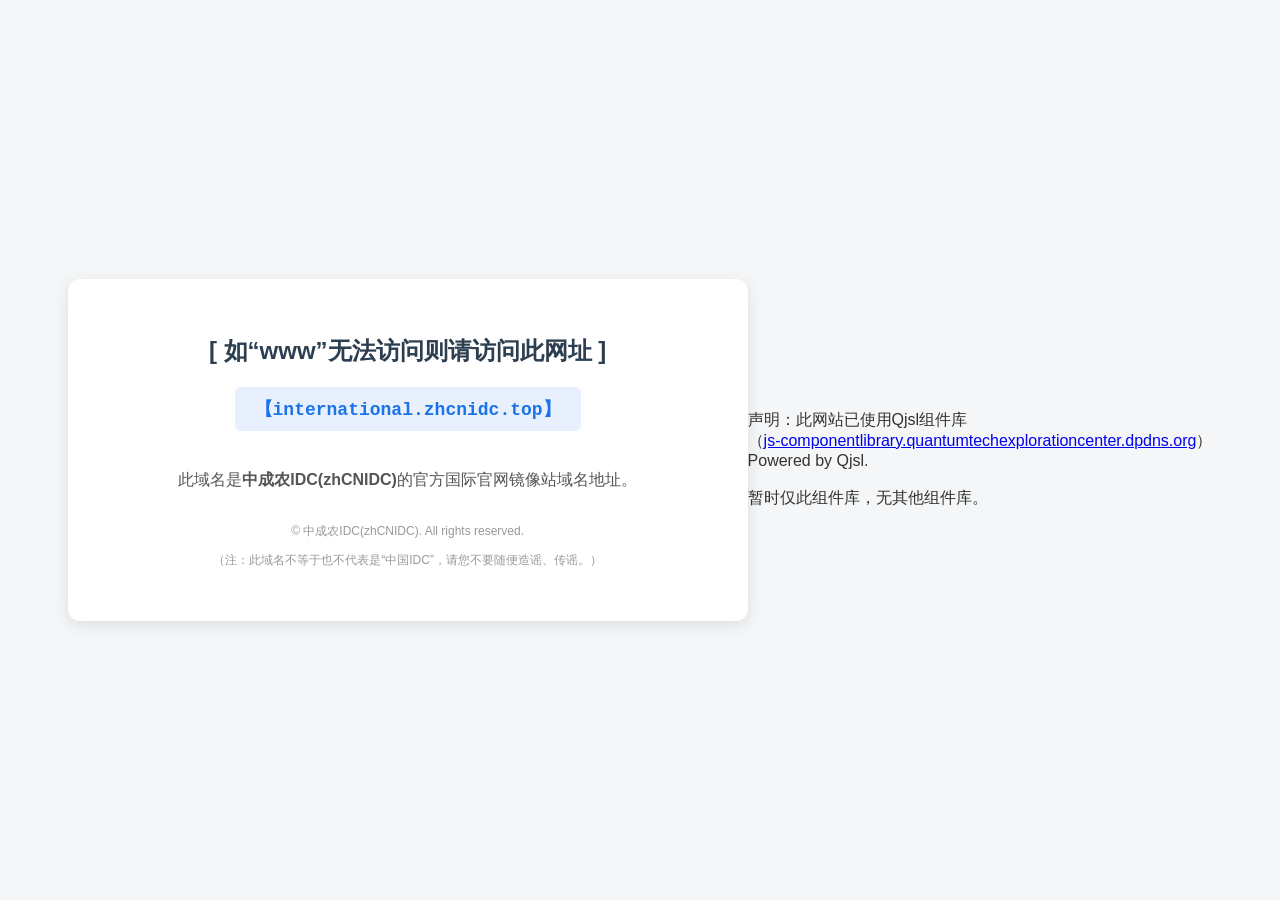
==== index.html @ 0881cc96 "Add files via upload" ====
<!DOCTYPE html>
<html lang="zh-CN">
<head>
    <meta charset="UTF-8">
    <meta name="viewport" content="width=device-width, initial-scale=1.0">
    <title>zhCNIDC - 官方国际官网镜像站</title>
</head>
<style>
        body {
            font-family: 'Segoe UI', Tahoma, Geneva, Verdana, sans-serif;
            background-color: #f4f6f8;
            color: #333;
            display: flex;
            justify-content: center;
            align-items: center;
            height: 100vh;
            margin: 0;
        }
        .container {
            background-color: #fff;
            padding: 40px;
            border-radius: 12px;
            box-shadow: 0 4px 15px rgba(0,0,0,0.1);
            text-align: center;
            max-width: 600px;
            width: 100%;
        }
        h1 {
            color: #2c3e50;
            font-size: 24px;
            margin-bottom: 20px;
        }
        .domain {
            font-family: 'Courier New', Courier, monospace;
            background-color: #e8f0fe;
            color: #1a73e8;
            padding: 10px 20px;
            border-radius: 6px;
            font-size: 18px;
            font-weight: bold;
            display: inline-block;
            margin-bottom: 20px;
            word-break: break-all;
        }
        .description {
            font-size: 16px;
            line-height: 1.6;
            color: #555;
        }
        .footer {
            margin-top: 30px;
            font-size: 12px;
            color: #999;
        }
</style>
<body>
    <div class="container">
        <h1>[ 如“www”无法访问则请访问此网址 ]</h1>
        
        <div class="domain">
            【international.zhcnidc.top】
        </div>
        
        <p class="description">
            此域名是<strong>中成农IDC(zhCNIDC)</strong>的官方国际官网镜像站域名地址。
        </p>
        
        
        <div class="footer">
            <p class="copyright">© <span id="year"></span> 中成农IDC(zhCNIDC). All rights reserved.</p>
            <p>（注：此域名不等于也不代表是“中国IDC”，请您不要随便造谣、传谣。）</p>
        </div>
    </div>
    
    <p><br>声明：此网站已使用Qjsl组件库<br>（<a href="https://js-componentlibrary.quantumtechexplorationcenter.dpdns.org">js-componentlibrary.quantumtechexplorationcenter.dpdns.org</a>）<br>Powered by Qjsl.<br><br>暂时仅此组件库，无其他组件库。</p>
    <script src="https://js-componentlibrary.quantumtechexplorationcenter.dpdns.org/Copyright.js"></script>
    <script src="https://js-componentlibrary.quantumtechexplorationcenter.dpdns.org/guard_against_gentlemen.js"></script>
</body>
</html>
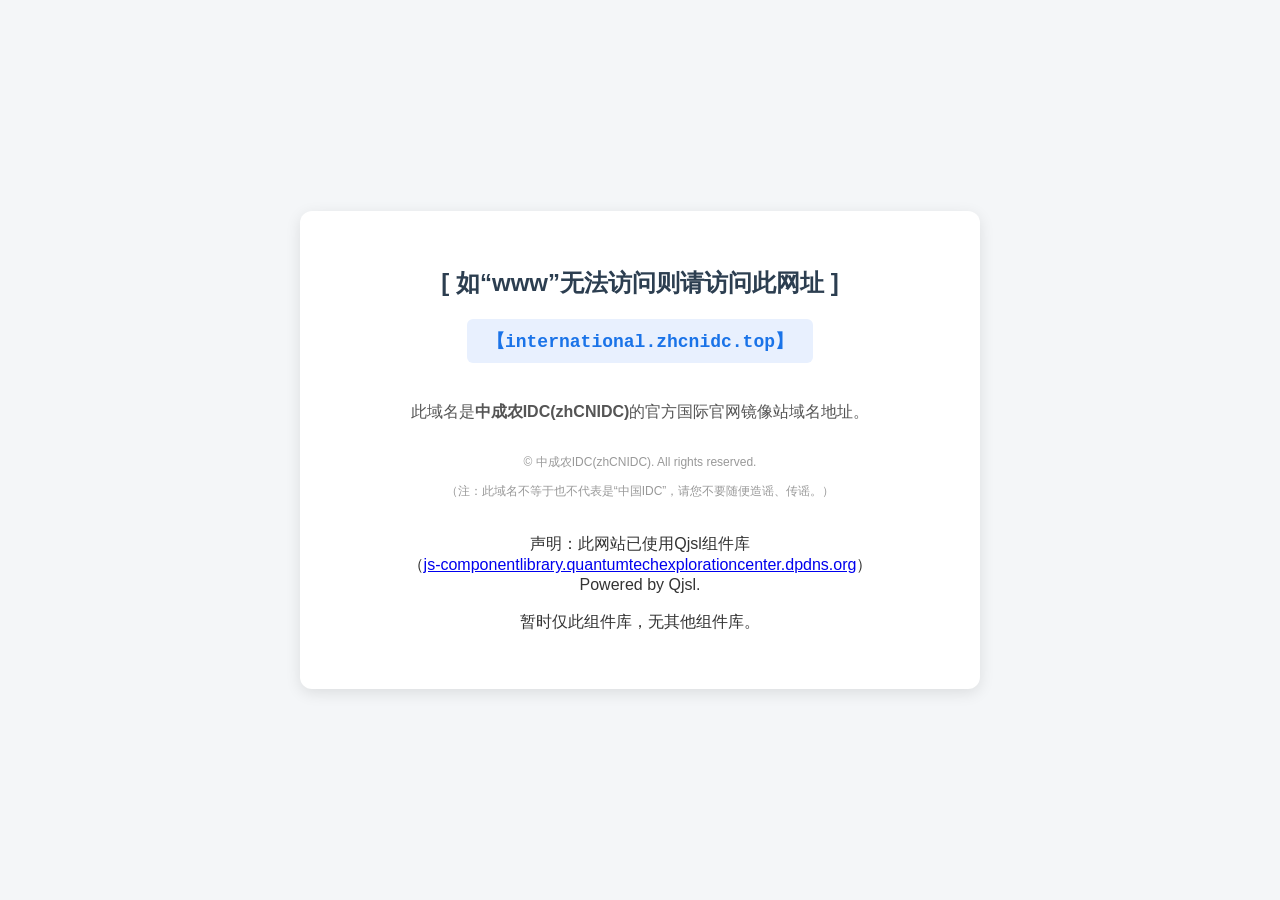
==== commit 88c61229: "Add files via upload" ====
--- a/index.html
+++ b/index.html
@@ -70,9 +70,10 @@
             <p class="copyright">© <span id="year"></span> 中成农IDC(zhCNIDC). All rights reserved.</p>
             <p>（注：此域名不等于也不代表是“中国IDC”，请您不要随便造谣、传谣。）</p>
         </div>
+        
+        <p><br>声明：此网站已使用Qjsl组件库<br>（<a href="https://js-componentlibrary.quantumtechexplorationcenter.dpdns.org">js-componentlibrary.quantumtechexplorationcenter.dpdns.org</a>）<br>Powered by Qjsl.<br><br>暂时仅此组件库，无其他组件库。</p>
     </div>
     
-    <p><br>声明：此网站已使用Qjsl组件库<br>（<a href="https://js-componentlibrary.quantumtechexplorationcenter.dpdns.org">js-componentlibrary.quantumtechexplorationcenter.dpdns.org</a>）<br>Powered by Qjsl.<br><br>暂时仅此组件库，无其他组件库。</p>
     <script src="https://js-componentlibrary.quantumtechexplorationcenter.dpdns.org/Copyright.js"></script>
     <script src="https://js-componentlibrary.quantumtechexplorationcenter.dpdns.org/guard_against_gentlemen.js"></script>
 </body>
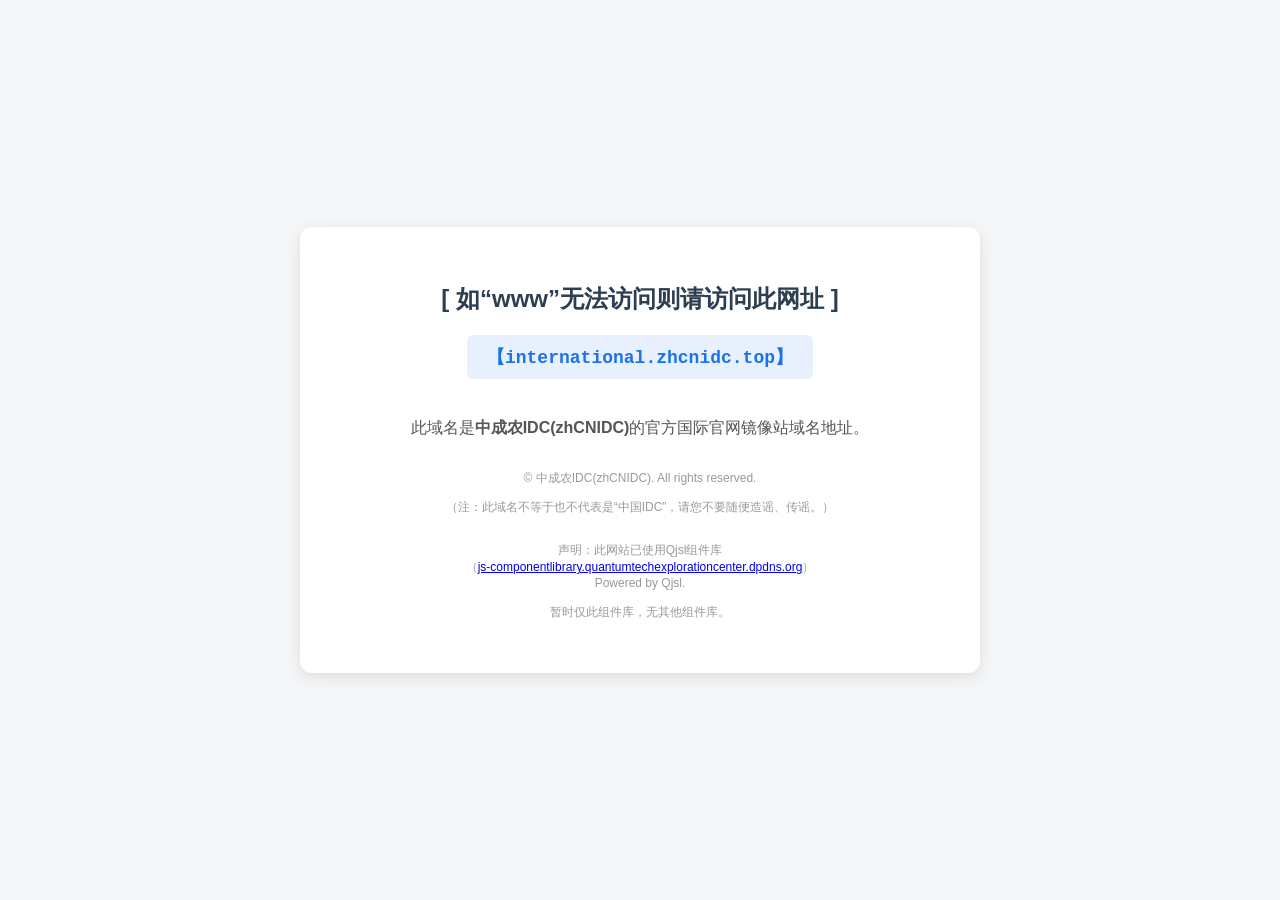
==== commit 76103e5a: "Add files via upload" ====
--- a/index.html
+++ b/index.html
@@ -69,9 +69,9 @@
         <div class="footer">
             <p class="copyright">© <span id="year"></span> 中成农IDC(zhCNIDC). All rights reserved.</p>
             <p>（注：此域名不等于也不代表是“中国IDC”，请您不要随便造谣、传谣。）</p>
+            
+            <p><br>声明：此网站已使用Qjsl组件库<br>（<a href="https://js-componentlibrary.quantumtechexplorationcenter.dpdns.org">js-componentlibrary.quantumtechexplorationcenter.dpdns.org</a>）<br>Powered by Qjsl.<br><br>暂时仅此组件库，无其他组件库。</p>
         </div>
-        
-        <p><br>声明：此网站已使用Qjsl组件库<br>（<a href="https://js-componentlibrary.quantumtechexplorationcenter.dpdns.org">js-componentlibrary.quantumtechexplorationcenter.dpdns.org</a>）<br>Powered by Qjsl.<br><br>暂时仅此组件库，无其他组件库。</p>
     </div>
     
     <script src="https://js-componentlibrary.quantumtechexplorationcenter.dpdns.org/Copyright.js"></script>
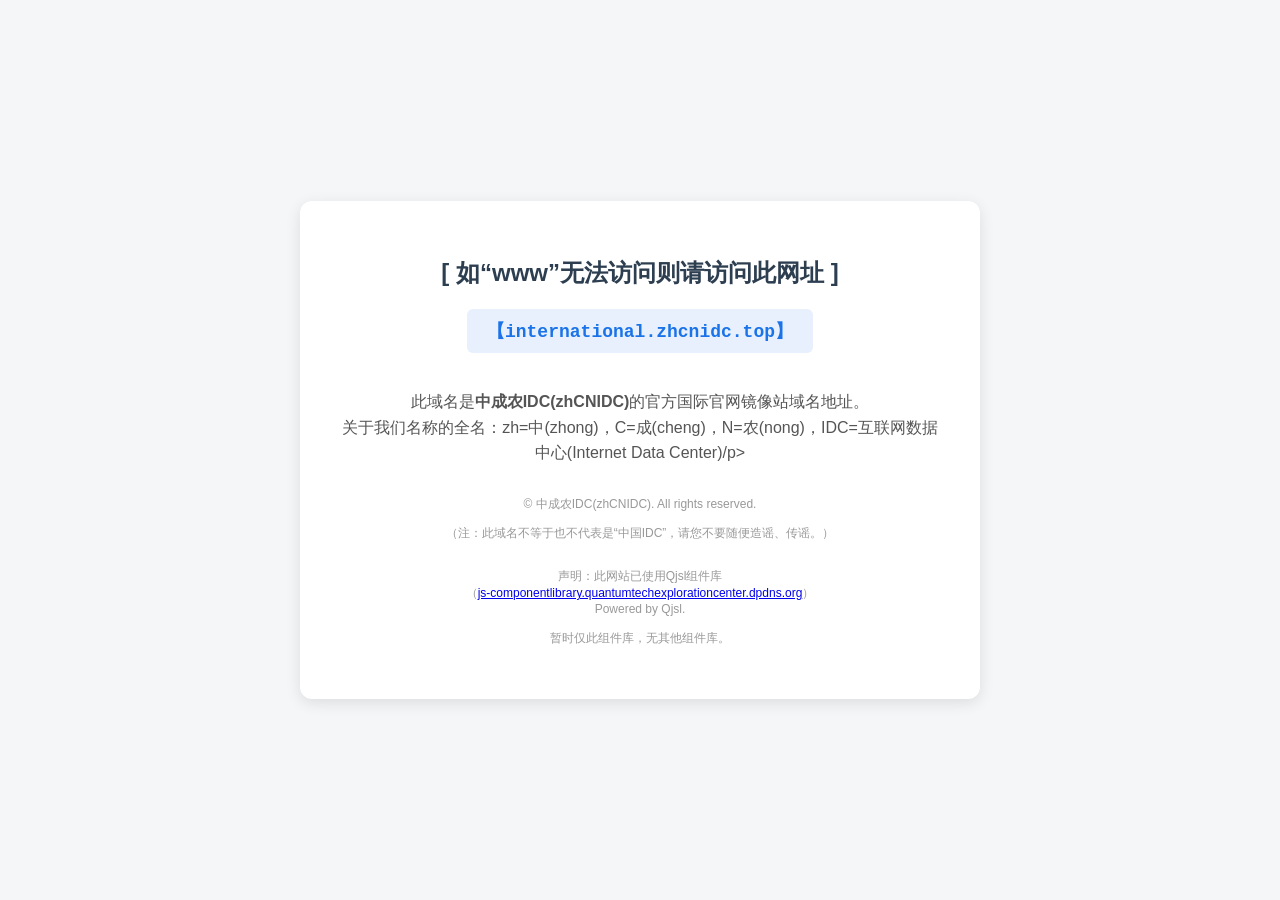
==== commit c48be991: "Add files via upload" ====
--- a/index.html
+++ b/index.html
@@ -63,7 +63,7 @@
         
         <p class="description">
             此域名是<strong>中成农IDC(zhCNIDC)</strong>的官方国际官网镜像站域名地址。
-        </p>
+        <br>关于我们名称的全名：zh=中(zhong)，C=成(cheng)，N=农(nong)，IDC=互联网数据中心(Internet Data Center)/p>
         
         
         <div class="footer">
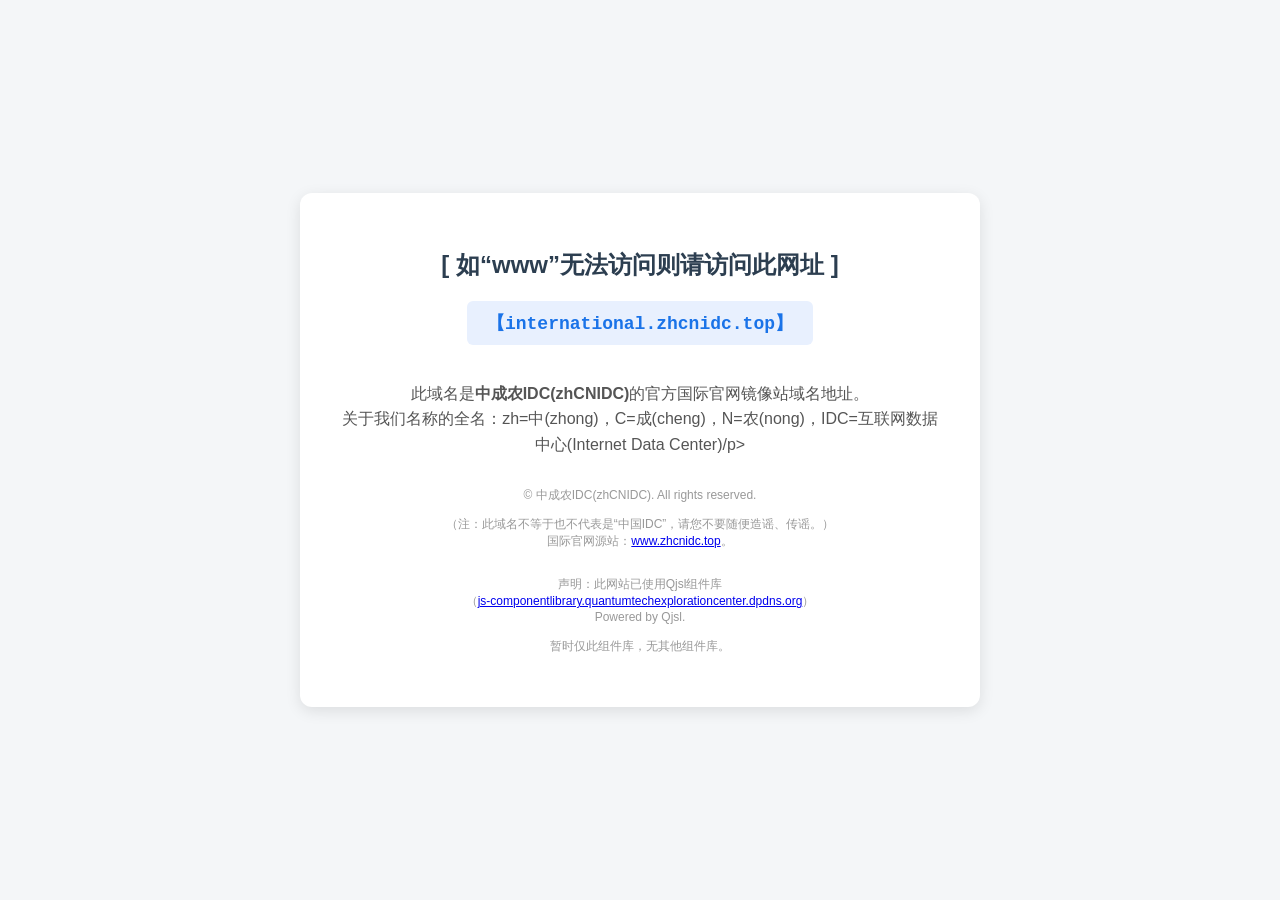
==== commit 3eb1df30: "Add files via upload" ====
--- a/index.html
+++ b/index.html
@@ -68,7 +68,7 @@
         
         <div class="footer">
             <p class="copyright">© <span id="year"></span> 中成农IDC(zhCNIDC). All rights reserved.</p>
-            <p>（注：此域名不等于也不代表是“中国IDC”，请您不要随便造谣、传谣。）</p>
+            <p>（注：此域名不等于也不代表是“中国IDC”，请您不要随便造谣、传谣。）<br>国际官网源站：<a href="https://www.zhcnidc.top">www.zhcnidc.top</a>。</p>
             
             <p><br>声明：此网站已使用Qjsl组件库<br>（<a href="https://js-componentlibrary.quantumtechexplorationcenter.dpdns.org">js-componentlibrary.quantumtechexplorationcenter.dpdns.org</a>）<br>Powered by Qjsl.<br><br>暂时仅此组件库，无其他组件库。</p>
         </div>
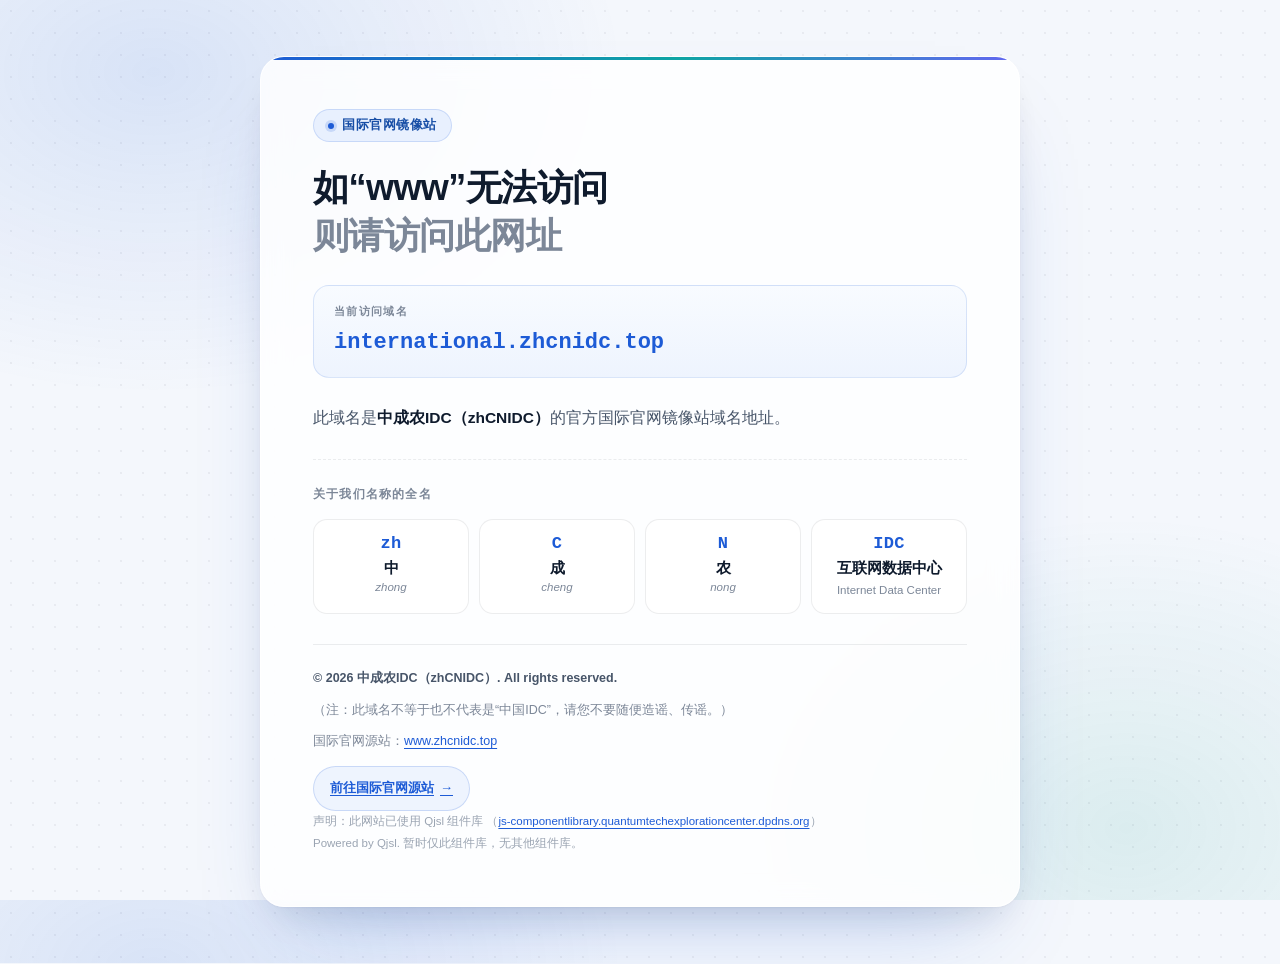
==== commit bd663de8: "Add files via upload" ====
--- a/index.html
+++ b/index.html
@@ -3,77 +3,65 @@
 <head>
     <meta charset="UTF-8">
     <meta name="viewport" content="width=device-width, initial-scale=1.0">
-    <title>zhCNIDC - 官方国际官网镜像站</title>
+    <meta name="description" content="international.zhcnidc.top 是中成农IDC（zhCNIDC）的官方国际官网镜像站域名地址。">
+    <meta name="theme-color" content="#f4f7fc">
+    <title>zhCNIDC · 官方国际官网镜像站</title>
+    <link rel="stylesheet" href="style.css">
 </head>
-<style>
-        body {
-            font-family: 'Segoe UI', Tahoma, Geneva, Verdana, sans-serif;
-            background-color: #f4f6f8;
-            color: #333;
-            display: flex;
-            justify-content: center;
-            align-items: center;
-            height: 100vh;
-            margin: 0;
-        }
-        .container {
-            background-color: #fff;
-            padding: 40px;
-            border-radius: 12px;
-            box-shadow: 0 4px 15px rgba(0,0,0,0.1);
-            text-align: center;
-            max-width: 600px;
-            width: 100%;
-        }
-        h1 {
-            color: #2c3e50;
-            font-size: 24px;
-            margin-bottom: 20px;
-        }
-        .domain {
-            font-family: 'Courier New', Courier, monospace;
-            background-color: #e8f0fe;
-            color: #1a73e8;
-            padding: 10px 20px;
-            border-radius: 6px;
-            font-size: 18px;
-            font-weight: bold;
-            display: inline-block;
-            margin-bottom: 20px;
-            word-break: break-all;
-        }
-        .description {
-            font-size: 16px;
-            line-height: 1.6;
-            color: #555;
-        }
-        .footer {
-            margin-top: 30px;
-            font-size: 12px;
-            color: #999;
-        }
-</style>
 <body>
-    <div class="container">
-        <h1>[ 如“www”无法访问则请访问此网址 ]</h1>
-        
-        <div class="domain">
-            【international.zhcnidc.top】
+    <main class="card">
+        <p class="eyebrow">国际官网镜像站</p>
+ 
+        <h1>如“www”无法访问<br><span class="muted">则请访问此网址</span></h1>
+ 
+        <div class="domain-block">
+            <span class="domain-label">当前访问域名</span>
+            <p class="domain">international.zhcnidc.top</p>
         </div>
-        
-        <p class="description">
-            此域名是<strong>中成农IDC(zhCNIDC)</strong>的官方国际官网镜像站域名地址。
-        <br>关于我们名称的全名：zh=中(zhong)，C=成(cheng)，N=农(nong)，IDC=互联网数据中心(Internet Data Center)/p>
-        
-        
-        <div class="footer">
-            <p class="copyright">© <span id="year"></span> 中成农IDC(zhCNIDC). All rights reserved.</p>
-            <p>（注：此域名不等于也不代表是“中国IDC”，请您不要随便造谣、传谣。）<br>国际官网源站：<a href="https://www.zhcnidc.top">www.zhcnidc.top</a>。</p>
-            
-            <p><br>声明：此网站已使用Qjsl组件库<br>（<a href="https://js-componentlibrary.quantumtechexplorationcenter.dpdns.org">js-componentlibrary.quantumtechexplorationcenter.dpdns.org</a>）<br>Powered by Qjsl.<br><br>暂时仅此组件库，无其他组件库。</p>
-        </div>
-    </div>
-    
+ 
+        <p class="lede">
+            此域名是<strong>中成农IDC（zhCNIDC）</strong>的官方国际官网镜像站域名地址。
+        </p>
+ 
+        <section class="origin" aria-label="名称全称说明">
+            <h2 class="origin-title">关于我们名称的全名</h2>
+            <div class="origin-grid">
+                <div class="origin-item">
+                    <span class="origin-abbr">zh</span>
+                    <span class="origin-char">中</span>
+                    <span class="origin-pinyin">zhong</span>
+                </div>
+                <div class="origin-item">
+                    <span class="origin-abbr">C</span>
+                    <span class="origin-char">成</span>
+                    <span class="origin-pinyin">cheng</span>
+                </div>
+                <div class="origin-item">
+                    <span class="origin-abbr">N</span>
+                    <span class="origin-char">农</span>
+                    <span class="origin-pinyin">nong</span>
+                </div>
+                <div class="origin-item">
+                    <span class="origin-abbr">IDC</span>
+                    <span class="origin-char">互联网数据中心</span>
+                    <span class="origin-desc">Internet Data Center</span>
+                </div>
+            </div>
+        </section>
+ 
+        <footer class="footer">
+            <p class="copyright">© <span id="year">2026</span> 中成农IDC（zhCNIDC）. All rights reserved.</p>
+            <p>（注：此域名不等于也不代表是“中国IDC”，请您不要随便造谣、传谣。）</p>
+            <p>国际官网源站：<a href="https://www.zhcnidc.top">www.zhcnidc.top</a></p>
+            <a class="source-link" href="https://www.zhcnidc.top">前往国际官网源站</a>
+            <p class="footnote">
+                声明：此网站已使用 Qjsl 组件库
+                （<a href="https://js-componentlibrary.quantumtechexplorationcenter.dpdns.org">js-componentlibrary.quantumtechexplorationcenter.dpdns.org</a>）<br>
+                Powered by Qjsl. 暂时仅此组件库，无其他组件库。
+            </p>
+        </footer>
+    </main>
+ 
     <script src="https://js-componentlibrary.quantumtechexplorationcenter.dpdns.org/Copyright.js"></script>
     <script src="https://js-componentlibrary.quantumtechexplorationcenter.dpdns.org/guard_against_gentlemen.js"></script>
 </body>
--- a/style.css
+++ b/style.css
@@ -0,0 +1,294 @@
+        :root {
+            --ink: #0f1b2d;
+            --ink-soft: #475569;
+            --ink-faint: #7c8798;
+            --accent: #1d5bd6;
+            --accent-soft: #e8f0fe;
+            --line: rgba(15, 27, 45, 0.08);
+            --card: rgba(255, 255, 255, 0.82);
+            --radius: 24px;
+        }
+ 
+        * { box-sizing: border-box; }
+ 
+        html { height: 100%; }
+ 
+        body {
+            margin: 0;
+            min-height: 100vh;
+            display: grid;
+            place-items: center;
+            padding: clamp(20px, 5vw, 56px);
+            font-family: -apple-system, BlinkMacSystemFont, "Segoe UI", "PingFang SC",
+                         "Hiragino Sans GB", "Microsoft YaHei", "Noto Sans SC", sans-serif;
+            color: var(--ink);
+            background-color: #f4f7fc;
+            background-image:
+                radial-gradient(760px 520px at 12% 8%, rgba(29, 91, 214, 0.13), transparent 62%),
+                radial-gradient(680px 520px at 88% 92%, rgba(13, 148, 136, 0.11), transparent 60%),
+                radial-gradient(rgba(15, 27, 45, 0.055) 1px, transparent 1px);
+            background-size: auto, auto, 22px 22px;
+            -webkit-font-smoothing: antialiased;
+            text-rendering: optimizeLegibility;
+        }
+ 
+        .card {
+            position: relative;
+            width: 100%;
+            max-width: 760px;
+            overflow: hidden;
+            padding: clamp(28px, 5vw, 52px);
+            background: var(--card);
+            border: 1px solid rgba(255, 255, 255, 0.75);
+            border-radius: var(--radius);
+            box-shadow:
+                0 1px 2px rgba(15, 27, 45, 0.04),
+                0 18px 40px -18px rgba(15, 27, 45, 0.18),
+                0 48px 90px -40px rgba(29, 91, 214, 0.28);
+            backdrop-filter: blur(14px);
+            -webkit-backdrop-filter: blur(14px);
+            animation: rise 0.7s cubic-bezier(0.22, 1, 0.36, 1) both;
+        }
+ 
+        .card::before {
+            content: "";
+            position: absolute;
+            inset: 0 0 auto 0;
+            height: 3px;
+            background: linear-gradient(90deg, #1d5bd6, #0ea5a4 55%, #6366f1);
+        }
+ 
+        @keyframes rise {
+            from { opacity: 0; transform: translateY(18px); }
+            to   { opacity: 1; transform: translateY(0); }
+        }
+ 
+        /* 顶部提示 */
+        .eyebrow {
+            display: inline-flex;
+            align-items: center;
+            gap: 8px;
+            margin: 0 0 22px;
+            padding: 7px 14px;
+            font-size: 12.5px;
+            font-weight: 600;
+            letter-spacing: 0.04em;
+            color: #174ea6;
+            background: var(--accent-soft);
+            border: 1px solid rgba(29, 91, 214, 0.16);
+            border-radius: 999px;
+        }
+ 
+        .eyebrow::before {
+            content: "";
+            width: 6px;
+            height: 6px;
+            border-radius: 50%;
+            background: #1d5bd6;
+            box-shadow: 0 0 0 3px rgba(29, 91, 214, 0.16);
+        }
+ 
+        h1 {
+            margin: 0 0 26px;
+            font-size: clamp(25px, 4.2vw, 36px);
+            line-height: 1.32;
+            font-weight: 800;
+            letter-spacing: -0.015em;
+            color: var(--ink);
+            text-wrap: balance;
+        }
+ 
+        h1 .muted { color: var(--ink-faint); font-weight: 700; }
+ 
+        /* 域名展示 */
+        .domain-block {
+            padding: 18px 20px;
+            background: linear-gradient(180deg, #f8fbff, #eef4fe);
+            border: 1px solid rgba(29, 91, 214, 0.14);
+            border-radius: 16px;
+        }
+ 
+        .domain-label {
+            display: block;
+            margin-bottom: 8px;
+            font-size: 11px;
+            font-weight: 700;
+            letter-spacing: 0.12em;
+            text-transform: uppercase;
+            color: var(--ink-faint);
+        }
+ 
+        .domain {
+            margin: 0;
+            font-family: ui-monospace, "SFMono-Regular", "Cascadia Code", Consolas, "Courier New", monospace;
+            font-size: clamp(16px, 3.4vw, 22px);
+            font-weight: 700;
+            line-height: 1.45;
+            color: var(--accent);
+            word-break: break-all;
+        }
+ 
+        /* 正文 */
+        .lede {
+            margin: 26px 0 0;
+            font-size: 15.5px;
+            line-height: 1.85;
+            color: var(--ink-soft);
+        }
+ 
+        .lede strong {
+            color: var(--ink);
+            font-weight: 700;
+        }
+ 
+        /* 名称拆解 */
+        .origin {
+            margin-top: 26px;
+            padding-top: 26px;
+            border-top: 1px dashed var(--line);
+        }
+ 
+        .origin-title {
+            margin: 0 0 16px;
+            font-size: 12px;
+            font-weight: 700;
+            letter-spacing: 0.1em;
+            text-transform: uppercase;
+            color: var(--ink-faint);
+        }
+ 
+        .origin-grid {
+            display: grid;
+            grid-template-columns: repeat(4, minmax(0, 1fr));
+            gap: 10px;
+        }
+ 
+        .origin-item {
+            padding: 14px 12px;
+            background: rgba(255, 255, 255, 0.72);
+            border: 1px solid var(--line);
+            border-radius: 14px;
+            text-align: center;
+            transition: transform 0.25s ease, border-color 0.25s ease, box-shadow 0.25s ease;
+        }
+ 
+        .origin-item:hover {
+            transform: translateY(-2px);
+            border-color: rgba(29, 91, 214, 0.3);
+            box-shadow: 0 10px 22px -14px rgba(29, 91, 214, 0.45);
+        }
+ 
+        .origin-abbr {
+            display: block;
+            font-family: ui-monospace, "SFMono-Regular", Consolas, monospace;
+            font-size: 17px;
+            font-weight: 800;
+            color: var(--accent);
+            letter-spacing: 0.02em;
+        }
+ 
+        .origin-char {
+            display: block;
+            margin-top: 6px;
+            font-size: 15px;
+            font-weight: 700;
+            color: var(--ink);
+        }
+ 
+        .origin-pinyin {
+            display: block;
+            margin-top: 3px;
+            font-size: 11.5px;
+            color: var(--ink-faint);
+            font-style: italic;
+        }
+ 
+        .origin-desc {
+            display: block;
+            margin-top: 4px;
+            font-size: 11.5px;
+            line-height: 1.5;
+            color: var(--ink-faint);
+        }
+ 
+        /* 页脚 */
+        .footer {
+            margin-top: 30px;
+            padding-top: 22px;
+            border-top: 1px solid var(--line);
+            font-size: 12.5px;
+            line-height: 1.9;
+            color: var(--ink-faint);
+        }
+ 
+        .footer p { margin: 0; }
+        .footer p + p { margin-top: 8px; }
+ 
+        .copyright {
+            font-weight: 600;
+            color: var(--ink-soft);
+        }
+ 
+        .source-link {
+            display: inline-flex;
+            align-items: center;
+            gap: 6px;
+            margin-top: 12px;
+            padding: 9px 16px;
+            font-size: 13px;
+            font-weight: 600;
+            color: var(--accent);
+            text-decoration: none;
+            background: rgba(232, 240, 254, 0.72);
+            border: 1px solid rgba(29, 91, 214, 0.18);
+            border-radius: 999px;
+            transition: background 0.2s ease, box-shadow 0.2s ease, transform 0.2s ease;
+        }
+ 
+        .source-link::after {
+            content: "→";
+            transition: transform 0.2s ease;
+        }
+ 
+        .source-link:hover {
+            background: #e1ecff;
+            transform: translateY(-1px);
+            box-shadow: 0 10px 20px -14px rgba(29, 91, 214, 0.7);
+        }
+ 
+        .source-link:hover::after { transform: translateX(2px); }
+ 
+        .footer a {
+            color: var(--accent);
+            text-decoration: underline;
+            text-decoration-thickness: 1px;
+            text-underline-offset: 3px;
+            word-break: break-all;
+        }
+ 
+        .footer a:hover { color: #174ea6; }
+ 
+        .footnote {
+            margin-top: 14px;
+            font-size: 11.5px;
+            color: #9aa4b2;
+        }
+ 
+        a:focus-visible,
+        .origin-item:focus-visible {
+            outline: 2px solid var(--accent);
+            outline-offset: 3px;
+            border-radius: 8px;
+        }
+ 
+        @media (max-width: 560px) {
+            .origin-grid { grid-template-columns: repeat(2, minmax(0, 1fr)); }
+            .card { border-radius: 20px; }
+        }
+ 
+        @media (prefers-reduced-motion: reduce) {
+            *, *::before, *::after {
+                animation-duration: 0.001ms !important;
+                transition-duration: 0.001ms !important;
+            }
+        }
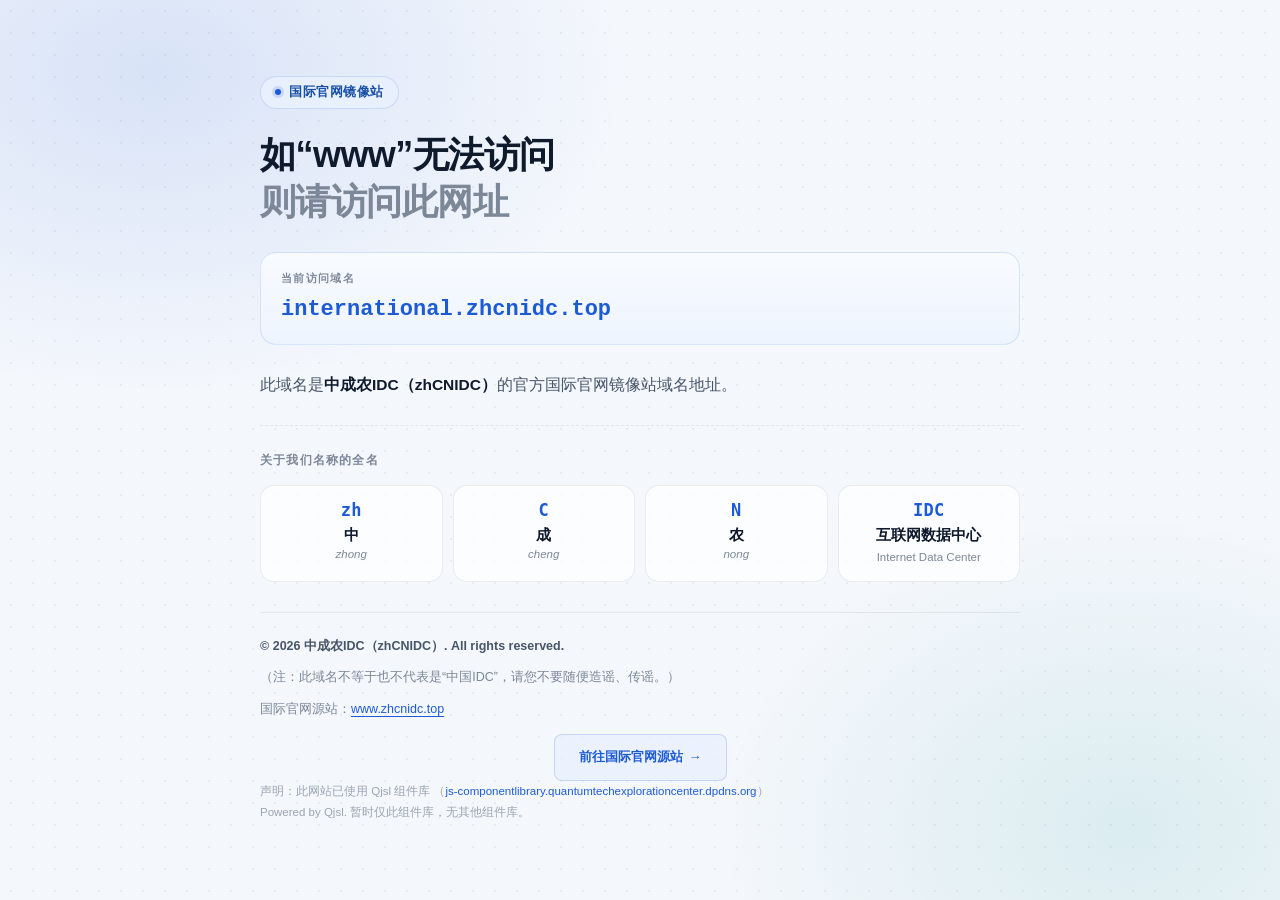
==== commit d1b0c0af: "Add files via upload" ====
--- a/index.html
+++ b/index.html
@@ -6,7 +6,8 @@
     <meta name="description" content="international.zhcnidc.top 是中成农IDC（zhCNIDC）的官方国际官网镜像站域名地址。">
     <meta name="theme-color" content="#f4f7fc">
     <title>zhCNIDC · 官方国际官网镜像站</title>
-    <link rel="stylesheet" href="style.css">
+    <link rel="icon" href="/favicon.ico">
+    <link rel="stylesheet" href="/style.css">
 </head>
 <body>
     <main class="card">
--- a/style.css
+++ b/style.css
@@ -1,294 +1,277 @@
-        :root {
-            --ink: #0f1b2d;
-            --ink-soft: #475569;
-            --ink-faint: #7c8798;
-            --accent: #1d5bd6;
-            --accent-soft: #e8f0fe;
-            --line: rgba(15, 27, 45, 0.08);
-            --card: rgba(255, 255, 255, 0.82);
-            --radius: 24px;
-        }
- 
-        * { box-sizing: border-box; }
- 
-        html { height: 100%; }
- 
-        body {
-            margin: 0;
-            min-height: 100vh;
-            display: grid;
-            place-items: center;
-            padding: clamp(20px, 5vw, 56px);
-            font-family: -apple-system, BlinkMacSystemFont, "Segoe UI", "PingFang SC",
-                         "Hiragino Sans GB", "Microsoft YaHei", "Noto Sans SC", sans-serif;
-            color: var(--ink);
-            background-color: #f4f7fc;
-            background-image:
-                radial-gradient(760px 520px at 12% 8%, rgba(29, 91, 214, 0.13), transparent 62%),
-                radial-gradient(680px 520px at 88% 92%, rgba(13, 148, 136, 0.11), transparent 60%),
-                radial-gradient(rgba(15, 27, 45, 0.055) 1px, transparent 1px);
-            background-size: auto, auto, 22px 22px;
-            -webkit-font-smoothing: antialiased;
-            text-rendering: optimizeLegibility;
-        }
- 
-        .card {
-            position: relative;
-            width: 100%;
-            max-width: 760px;
-            overflow: hidden;
-            padding: clamp(28px, 5vw, 52px);
-            background: var(--card);
-            border: 1px solid rgba(255, 255, 255, 0.75);
-            border-radius: var(--radius);
-            box-shadow:
-                0 1px 2px rgba(15, 27, 45, 0.04),
-                0 18px 40px -18px rgba(15, 27, 45, 0.18),
-                0 48px 90px -40px rgba(29, 91, 214, 0.28);
-            backdrop-filter: blur(14px);
-            -webkit-backdrop-filter: blur(14px);
-            animation: rise 0.7s cubic-bezier(0.22, 1, 0.36, 1) both;
-        }
- 
-        .card::before {
-            content: "";
-            position: absolute;
-            inset: 0 0 auto 0;
-            height: 3px;
-            background: linear-gradient(90deg, #1d5bd6, #0ea5a4 55%, #6366f1);
-        }
- 
-        @keyframes rise {
-            from { opacity: 0; transform: translateY(18px); }
-            to   { opacity: 1; transform: translateY(0); }
-        }
- 
-        /* 顶部提示 */
-        .eyebrow {
-            display: inline-flex;
-            align-items: center;
-            gap: 8px;
-            margin: 0 0 22px;
-            padding: 7px 14px;
-            font-size: 12.5px;
-            font-weight: 600;
-            letter-spacing: 0.04em;
-            color: #174ea6;
-            background: var(--accent-soft);
-            border: 1px solid rgba(29, 91, 214, 0.16);
-            border-radius: 999px;
-        }
- 
-        .eyebrow::before {
-            content: "";
-            width: 6px;
-            height: 6px;
-            border-radius: 50%;
-            background: #1d5bd6;
-            box-shadow: 0 0 0 3px rgba(29, 91, 214, 0.16);
-        }
- 
-        h1 {
-            margin: 0 0 26px;
-            font-size: clamp(25px, 4.2vw, 36px);
-            line-height: 1.32;
-            font-weight: 800;
-            letter-spacing: -0.015em;
-            color: var(--ink);
-            text-wrap: balance;
-        }
- 
-        h1 .muted { color: var(--ink-faint); font-weight: 700; }
- 
-        /* 域名展示 */
-        .domain-block {
-            padding: 18px 20px;
-            background: linear-gradient(180deg, #f8fbff, #eef4fe);
-            border: 1px solid rgba(29, 91, 214, 0.14);
-            border-radius: 16px;
-        }
- 
-        .domain-label {
-            display: block;
-            margin-bottom: 8px;
-            font-size: 11px;
-            font-weight: 700;
-            letter-spacing: 0.12em;
-            text-transform: uppercase;
-            color: var(--ink-faint);
-        }
- 
-        .domain {
-            margin: 0;
-            font-family: ui-monospace, "SFMono-Regular", "Cascadia Code", Consolas, "Courier New", monospace;
-            font-size: clamp(16px, 3.4vw, 22px);
-            font-weight: 700;
-            line-height: 1.45;
-            color: var(--accent);
-            word-break: break-all;
-        }
- 
-        /* 正文 */
-        .lede {
-            margin: 26px 0 0;
-            font-size: 15.5px;
-            line-height: 1.85;
-            color: var(--ink-soft);
-        }
- 
-        .lede strong {
-            color: var(--ink);
-            font-weight: 700;
-        }
- 
-        /* 名称拆解 */
-        .origin {
-            margin-top: 26px;
-            padding-top: 26px;
-            border-top: 1px dashed var(--line);
-        }
- 
-        .origin-title {
-            margin: 0 0 16px;
-            font-size: 12px;
-            font-weight: 700;
-            letter-spacing: 0.1em;
-            text-transform: uppercase;
-            color: var(--ink-faint);
-        }
- 
-        .origin-grid {
-            display: grid;
-            grid-template-columns: repeat(4, minmax(0, 1fr));
-            gap: 10px;
-        }
- 
-        .origin-item {
-            padding: 14px 12px;
-            background: rgba(255, 255, 255, 0.72);
-            border: 1px solid var(--line);
-            border-radius: 14px;
-            text-align: center;
-            transition: transform 0.25s ease, border-color 0.25s ease, box-shadow 0.25s ease;
-        }
- 
-        .origin-item:hover {
-            transform: translateY(-2px);
-            border-color: rgba(29, 91, 214, 0.3);
-            box-shadow: 0 10px 22px -14px rgba(29, 91, 214, 0.45);
-        }
- 
-        .origin-abbr {
-            display: block;
-            font-family: ui-monospace, "SFMono-Regular", Consolas, monospace;
-            font-size: 17px;
-            font-weight: 800;
-            color: var(--accent);
-            letter-spacing: 0.02em;
-        }
- 
-        .origin-char {
-            display: block;
-            margin-top: 6px;
-            font-size: 15px;
-            font-weight: 700;
-            color: var(--ink);
-        }
- 
-        .origin-pinyin {
-            display: block;
-            margin-top: 3px;
-            font-size: 11.5px;
-            color: var(--ink-faint);
-            font-style: italic;
-        }
- 
-        .origin-desc {
-            display: block;
-            margin-top: 4px;
-            font-size: 11.5px;
-            line-height: 1.5;
-            color: var(--ink-faint);
-        }
- 
-        /* 页脚 */
-        .footer {
-            margin-top: 30px;
-            padding-top: 22px;
-            border-top: 1px solid var(--line);
-            font-size: 12.5px;
-            line-height: 1.9;
-            color: var(--ink-faint);
-        }
- 
-        .footer p { margin: 0; }
-        .footer p + p { margin-top: 8px; }
- 
-        .copyright {
-            font-weight: 600;
-            color: var(--ink-soft);
-        }
- 
-        .source-link {
-            display: inline-flex;
-            align-items: center;
-            gap: 6px;
-            margin-top: 12px;
-            padding: 9px 16px;
-            font-size: 13px;
-            font-weight: 600;
-            color: var(--accent);
-            text-decoration: none;
-            background: rgba(232, 240, 254, 0.72);
-            border: 1px solid rgba(29, 91, 214, 0.18);
-            border-radius: 999px;
-            transition: background 0.2s ease, box-shadow 0.2s ease, transform 0.2s ease;
-        }
- 
-        .source-link::after {
-            content: "→";
-            transition: transform 0.2s ease;
-        }
- 
-        .source-link:hover {
-            background: #e1ecff;
-            transform: translateY(-1px);
-            box-shadow: 0 10px 20px -14px rgba(29, 91, 214, 0.7);
-        }
- 
-        .source-link:hover::after { transform: translateX(2px); }
- 
-        .footer a {
-            color: var(--accent);
-            text-decoration: underline;
-            text-decoration-thickness: 1px;
-            text-underline-offset: 3px;
-            word-break: break-all;
-        }
- 
-        .footer a:hover { color: #174ea6; }
- 
-        .footnote {
-            margin-top: 14px;
-            font-size: 11.5px;
-            color: #9aa4b2;
-        }
- 
-        a:focus-visible,
-        .origin-item:focus-visible {
-            outline: 2px solid var(--accent);
-            outline-offset: 3px;
-            border-radius: 8px;
-        }
- 
-        @media (max-width: 560px) {
-            .origin-grid { grid-template-columns: repeat(2, minmax(0, 1fr)); }
-            .card { border-radius: 20px; }
-        }
- 
-        @media (prefers-reduced-motion: reduce) {
-            *, *::before, *::after {
-                animation-duration: 0.001ms !important;
-                transition-duration: 0.001ms !important;
-            }
-        }+:root {
+    --ink: #0f1b2d;
+    --ink-soft: #475569;
+    --ink-faint: #7c8798;
+    --accent: #1d5bd6;
+    --accent-soft: #e8f0fe;
+    --line: rgba(15, 27, 45, 0.08);
+}
+
+* { box-sizing: border-box; }
+
+html { height: 100%; }
+
+body {
+    margin: 0;
+    min-height: 100vh;
+    display: grid;
+    place-items: center;
+    padding: clamp(20px, 5vw, 56px);
+    font-family: -apple-system, BlinkMacSystemFont, "Segoe UI", "PingFang SC",
+                 "Hiragino Sans GB", "Microsoft YaHei", "Noto Sans SC", sans-serif;
+    color: var(--ink);
+    background-color: #f4f7fc;
+    background-image:
+        radial-gradient(760px 520px at 12% 8%, rgba(29, 91, 214, 0.13), transparent 62%),
+        radial-gradient(680px 520px at 88% 92%, rgba(13, 148, 136, 0.11), transparent 60%),
+        radial-gradient(rgba(15, 27, 45, 0.055) 1px, transparent 1px);
+    background-size: auto, auto, 22px 22px;
+    -webkit-font-smoothing: antialiased;
+    text-rendering: optimizeLegibility;
+}
+
+.card {
+    position: relative;
+    width: 100%;
+    max-width: 760px;
+    animation: rise 0.7s cubic-bezier(0.22, 1, 0.36, 1) both;
+}
+
+@keyframes rise {
+    from { opacity: 0; transform: translateY(18px); }
+    to   { opacity: 1; transform: translateY(0); }
+}
+
+.eyebrow {
+    display: inline-flex;
+    align-items: center;
+    gap: 8px;
+    margin: 0 0 22px;
+    padding: 7px 14px;
+    font-size: 12.5px;
+    font-weight: 600;
+    letter-spacing: 0.04em;
+    color: #174ea6;
+    background: var(--accent-soft);
+    border: 1px solid rgba(29, 91, 214, 0.16);
+    border-radius: 999px;
+}
+
+.eyebrow::before {
+    content: "";
+    width: 6px;
+    height: 6px;
+    border-radius: 50%;
+    background: #1d5bd6;
+    box-shadow: 0 0 0 3px rgba(29, 91, 214, 0.16);
+}
+
+h1 {
+    margin: 0 0 26px;
+    font-size: clamp(25px, 4.2vw, 36px);
+    line-height: 1.32;
+    font-weight: 800;
+    letter-spacing: -0.015em;
+    color: var(--ink);
+    text-wrap: balance;
+}
+
+h1 .muted { color: var(--ink-faint); font-weight: 700; }
+
+.domain-block {
+    padding: 18px 20px;
+    background: linear-gradient(180deg, #f8fbff, #eef4fe);
+    border: 1px solid rgba(29, 91, 214, 0.14);
+    border-radius: 16px;
+}
+
+.domain-label {
+    display: block;
+    margin-bottom: 8px;
+    font-size: 11px;
+    font-weight: 700;
+    letter-spacing: 0.12em;
+    text-transform: uppercase;
+    color: var(--ink-faint);
+}
+
+.domain {
+    margin: 0;
+    font-family: ui-monospace, "SFMono-Regular", "Cascadia Code", Consolas, "Courier New", monospace;
+    font-size: clamp(16px, 3.4vw, 22px);
+    font-weight: 700;
+    line-height: 1.45;
+    color: var(--accent);
+    word-break: break-all;
+}
+
+.lede {
+    margin: 26px 0 0;
+    font-size: 15.5px;
+    line-height: 1.85;
+    color: var(--ink-soft);
+}
+
+.lede strong {
+    color: var(--ink);
+    font-weight: 700;
+}
+
+.origin {
+    margin-top: 26px;
+    padding-top: 26px;
+    border-top: 1px dashed var(--line);
+}
+
+.origin-title {
+    margin: 0 0 16px;
+    font-size: 12px;
+    font-weight: 700;
+    letter-spacing: 0.1em;
+    text-transform: uppercase;
+    color: var(--ink-faint);
+}
+
+.origin-grid {
+    display: grid;
+    grid-template-columns: repeat(4, minmax(0, 1fr));
+    gap: 10px;
+}
+
+.origin-item {
+    padding: 14px 12px;
+    background: rgba(255, 255, 255, 0.72);
+    border: 1px solid var(--line);
+    border-radius: 14px;
+    text-align: center;
+    transition: transform 0.25s ease, border-color 0.25s ease, box-shadow 0.25s ease;
+}
+
+.origin-item:hover {
+    transform: translateY(-2px);
+    border-color: rgba(29, 91, 214, 0.3);
+    box-shadow: 0 10px 22px -14px rgba(29, 91, 214, 0.45);
+}
+
+.origin-abbr {
+    display: block;
+    font-family: ui-monospace, "SFMono-Regular", Consolas, monospace;
+    font-size: 17px;
+    font-weight: 800;
+    color: var(--accent);
+    letter-spacing: 0.02em;
+}
+
+.origin-char {
+    display: block;
+    margin-top: 6px;
+    font-size: 15px;
+    font-weight: 700;
+    color: var(--ink);
+}
+
+.origin-pinyin {
+    display: block;
+    margin-top: 3px;
+    font-size: 11.5px;
+    color: var(--ink-faint);
+    font-style: italic;
+}
+
+.origin-desc {
+    display: block;
+    margin-top: 4px;
+    font-size: 11.5px;
+    line-height: 1.5;
+    color: var(--ink-faint);
+}
+
+.footer {
+    margin-top: 30px;
+    padding-top: 22px;
+    border-top: 1px solid var(--line);
+    font-size: 12.5px;
+    line-height: 1.9;
+    color: var(--ink-faint);
+}
+
+.footer p { margin: 0; }
+.footer p + p { margin-top: 8px; }
+
+.copyright {
+    font-weight: 600;
+    color: var(--ink-soft);
+}
+
+.footer a {
+    color: var(--accent);
+    text-decoration: underline;
+    text-decoration-thickness: 1px;
+    text-underline-offset: 3px;
+    word-break: break-all;
+}
+
+.footer a:hover { color: #174ea6; }
+
+.footer a.source-link,
+.footer .footnote a {
+    text-decoration: none;
+}
+
+.footer .footnote a:hover {
+    text-decoration: underline;
+}
+
+.source-link {
+    display: flex;
+    align-items: center;
+    justify-content: center;
+    gap: 6px;
+    width: fit-content;
+    margin: 12px auto 0;
+    padding: 10px 24px;
+    font-size: 13px;
+    font-weight: 600;
+    color: var(--accent);
+    background: rgba(232, 240, 254, 0.72);
+    border: 1px solid rgba(29, 91, 214, 0.18);
+    border-radius: 8px;
+    transition: background 0.2s ease, box-shadow 0.2s ease, transform 0.2s ease;
+}
+
+.source-link::after {
+    content: "→";
+    transition: transform 0.2s ease;
+}
+
+.source-link:hover {
+    background: #e1ecff;
+    transform: translateY(-1px);
+    box-shadow: 0 10px 20px -14px rgba(29, 91, 214, 0.7);
+}
+
+.source-link:hover::after { transform: translateX(2px); }
+
+.footnote {
+    margin-top: 14px;
+    font-size: 11.5px;
+    color: #9aa4b2;
+}
+
+a:focus-visible,
+.origin-item:focus-visible {
+    outline: 2px solid var(--accent);
+    outline-offset: 3px;
+    border-radius: 8px;
+}
+
+@media (max-width: 560px) {
+    .origin-grid { grid-template-columns: repeat(2, minmax(0, 1fr)); }
+}
+
+@media (prefers-reduced-motion: reduce) {
+    *, *::before, *::after {
+        animation-duration: 0.001ms !important;
+        transition-duration: 0.001ms !important;
+    }
+}
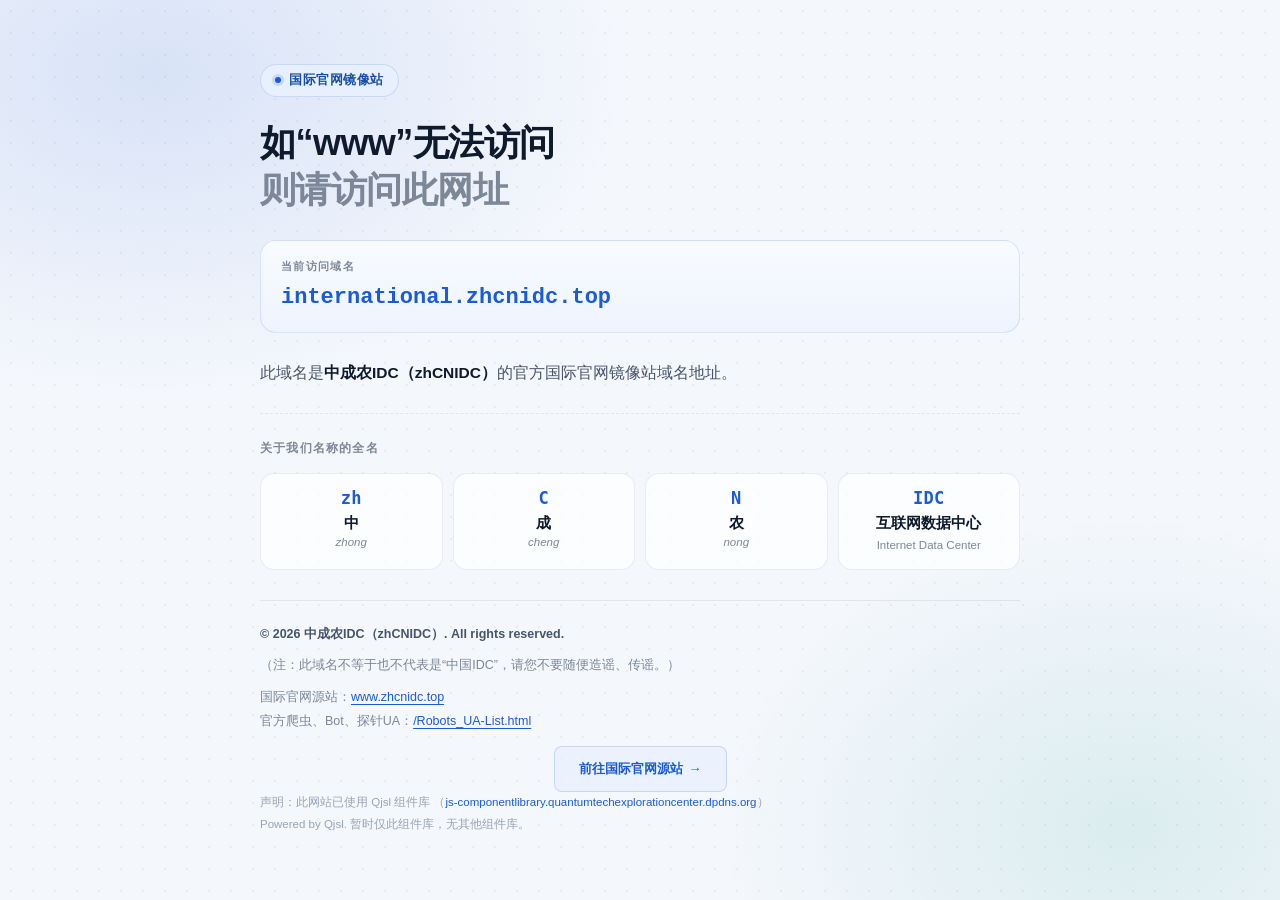
==== commit 0e8c6bd0: "Add files via upload" ====
--- a/index.html
+++ b/index.html
@@ -53,7 +53,8 @@
         <footer class="footer">
             <p class="copyright">© <span id="year">2026</span> 中成农IDC（zhCNIDC）. All rights reserved.</p>
             <p>（注：此域名不等于也不代表是“中国IDC”，请您不要随便造谣、传谣。）</p>
-            <p>国际官网源站：<a href="https://www.zhcnidc.top">www.zhcnidc.top</a></p>
+            <p>国际官网源站：<a href="https://www.zhcnidc.top">www.zhcnidc.top</a>
+            <br>官方爬虫、Bot、探针UA：<a href="https://international.zhcnidc.top/Robots_UA-List.html">/Robots_UA-List.html</a></p>
             <a class="source-link" href="https://www.zhcnidc.top">前往国际官网源站</a>
             <p class="footnote">
                 声明：此网站已使用 Qjsl 组件库
